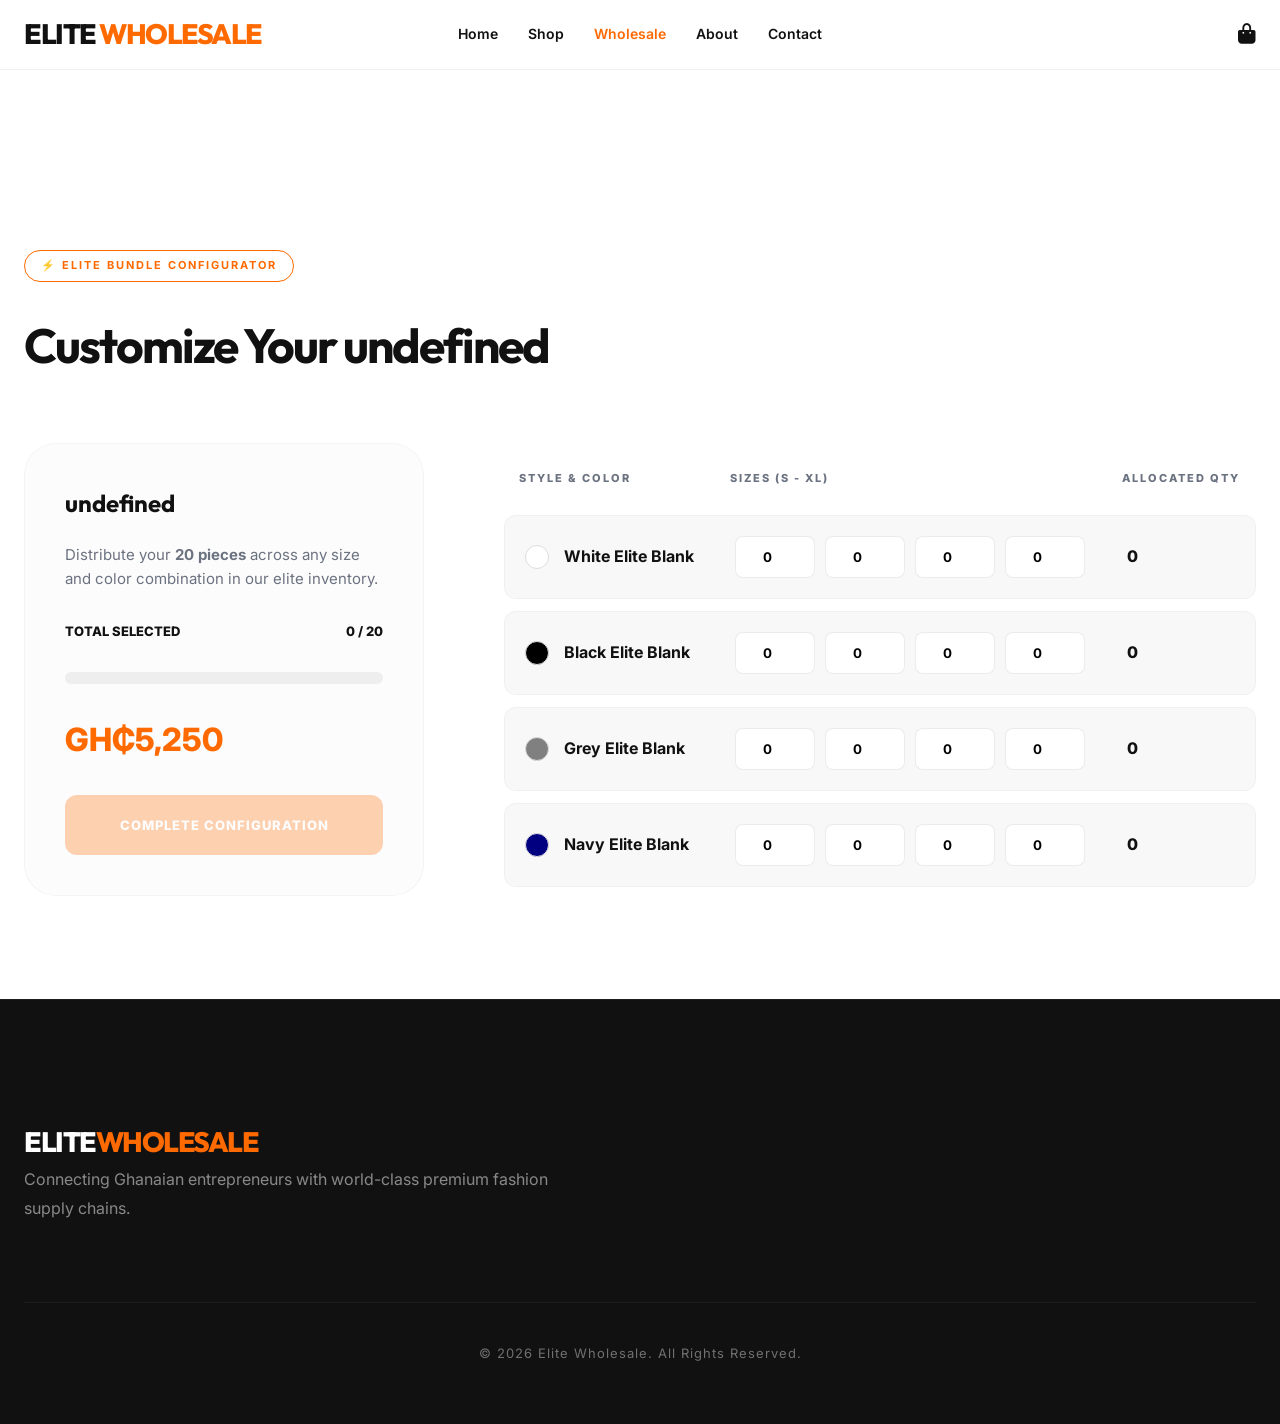
==== wholesale-details.html @ 4423f256 "Elite Wholesale: Elite Configurator Launch - Successfully architected a high-authority inventory all" ====
<!DOCTYPE html>
<html lang="en">
<head>
    <meta charset="UTF-8">
    <meta name="viewport" content="width=device-width, initial-scale=1.0">
    <title>Configure Bundle | Elite Wholesale</title>
    <link rel="stylesheet" href="css/style.css">
    <link rel="stylesheet" href="https://cdnjs.cloudflare.com/ajax/libs/font-awesome/6.4.0/css/all.min.css">
    <script src="js/main.js" defer></script>
    <style>
        .configurator-wrapper {
            padding: 180px 0 100px;
            background: #ffffff;
        }

        .config-grid {
            display: grid;
            grid-template-columns: 400px 1fr;
            gap: 80px;
            align-items: flex-start;
        }

        .bundle-summary-card {
            position: sticky;
            top: 140px;
            background: #fcfcfc;
            padding: 40px;
            border-radius: 32px;
            border: 1px solid rgba(0,0,0,0.03);
            text-align: left;
        }

        .config-table {
            width: 100%;
            border-collapse: separate;
            border-spacing: 0 12px;
            text-align: left;
        }

        .config-table th {
            padding: 15px;
            font-size: 11px;
            font-weight: 800;
            text-transform: uppercase;
            letter-spacing: 2px;
            color: var(--text-muted);
        }

        .config-table td {
            padding: 20px;
            background: #f8f8f8;
            border-top: 1px solid rgba(0,0,0,0.03);
            border-bottom: 1px solid rgba(0,0,0,0.03);
        }

        .config-table td:first-child { border-left: 1px solid rgba(0,0,0,0.03); border-radius: 12px 0 0 12px; }
        .config-table td:last-child { border-right: 1px solid rgba(0,0,0,0.03); border-radius: 0 12px 12px 0; }

        .qty-input {
            width: 80px;
            padding: 12px;
            border-radius: 8px;
            border: 1px solid rgba(0,0,0,0.08);
            background: white;
            text-align: center;
            font-weight: 700;
            font-family: inherit;
        }

        .bundle-progress {
            margin: 30px 0;
            background: #eee;
            height: 12px;
            border-radius: 100px;
            overflow: hidden;
            position: relative;
        }

        .progress-bar {
            background: var(--accent);
            height: 100%;
            width: 0%;
            transition: width 0.6s cubic-bezier(0.16, 1, 0.3, 1);
        }

        .status-pill {
            display: flex;
            justify-content: space-between;
            font-size: 13px;
            font-weight: 800;
            margin-bottom: 10px;
        }

        @media (max-width: 1024px) {
            .config-grid { grid-template-columns: 1fr; }
            .bundle-summary-card { position: static; }
        }
    </style>
</head>
<body style="background: #ffffff;">
    <header>
        <div class="container" style="display: flex; justify-content: space-between; align-items: center; width: 100%;">
            <a href="index.html" class="logo">ELITE <span>WHOLESALE</span></a>
            <nav class="nav-links">
                <a href="index.html">Home</a>
                <a href="shop.html">Shop</a>
                <a href="wholesale.html" class="active">Wholesale</a>
                <a href="about.html">About</a>
                <a href="contact.html">Contact</a>
            </nav>
            <div style="font-size: 20px;">
                <a href="cart.html"><i class="fa-solid fa-shopping-bag"></i></a>
            </div>
        </div>
    </header>

    <div class="configurator-wrapper">
        <div class="container">
            <div id="bundle-config">
                <!-- Content will be injected by JS -->
            </div>
        </div>
    </div>

    <!-- Footer -->
    <footer>
        <div class="container">
            <div class="footer-grid">
                <div class="footer-col">
                    <a href="index.html" class="logo" style="color: white; margin-bottom: 24px;">ELITE<span>WHOLESALE</span></a>
                    <p>Connecting Ghanaian entrepreneurs with world-class premium fashion supply chains.</p>
                </div>
            </div>
            <div class="footer-bottom">
                <p>&copy; 2026 Elite Wholesale. All Rights Reserved.</p>
            </div>
        </div>
    </footer>

    <script src="js/products.js"></script>
    <script src="js/cart.js"></script>
    <script>
        const configContainer = document.getElementById('bundle-config');
        const urlParams = new URLSearchParams(window.location.search);
        const bundleId = urlParams.get('id') || 'bundle-1';
        const bundle = wholesaleBundles.find(b => b.id === bundleId);

        let currentSelections = {};

        function initConfig() {
            if (!bundle) return;
            
            configContainer.innerHTML = `
                <div class="hero-tag" style="margin-bottom: 25px; border-color: var(--accent); color: var(--accent);">
                    ⚡ ELITE BUNDLE CONFIGURATOR
                </div>
                <h1 style="font-size: 48px; letter-spacing: -2px; margin-bottom: 60px;">Customize Your <span>${bundle.title}</span></h1>

                <div class="config-grid">
                    <!-- Left: Summary -->
                    <div class="bundle-summary-card">
                        <h3 style="font-size: 24px; margin-bottom: 20px; color: var(--text-main);">${bundle.title}</h3>
                        <p style="color: var(--text-muted); font-size: 15px; margin-bottom: 30px;">
                            Distribute your <strong>${bundle.count} pieces</strong> across any size and color combination in our elite inventory.
                        </p>

                        <div class="status-pill">
                            <span>TOTAL SELECTED</span>
                            <span id="total-count">0 / ${bundle.count}</span>
                        </div>
                        <div class="bundle-progress">
                            <div class="progress-bar" id="progress-bar"></div>
                        </div>

                        <div style="font-size: 32px; font-weight: 800; color: var(--accent); margin-bottom: 30px;" id="config-price">
                            GH₵${bundle.price.toLocaleString()}
                        </div>

                        <button id="add-bundle-btn" class="btn-tracking" disabled style="width: 100%; opacity: 0.3; cursor: not-allowed; border-radius: 12px; padding: 22px;">
                            COMPLETE CONFIGURATION
                        </button>
                    </div>

                    <!-- Right: Table -->
                    <div class="config-table-wrapper">
                        <table class="config-table">
                            <thead>
                                <tr>
                                    <th>Style & Color</th>
                                    <th>Sizes (S - XL)</th>
                                    <th>Allocated Qty</th>
                                </tr>
                            </thead>
                            <tbody id="config-rows">
                                <!-- Generated Rows -->
                            </tbody>
                        </table>
                    </div>
                </div>
            `;

            renderRows();
        }

        const colors = ['White', 'Black', 'Grey', 'Navy'];
        const sizes = ['S', 'M', 'L', 'XL'];

        function renderRows() {
            const tbody = document.getElementById('config-rows');
            tbody.innerHTML = colors.map(color => `
                <tr>
                    <td>
                        <div style="display: flex; align-items: center; gap: 15px;">
                            <div style="width: 24px; height: 24px; border-radius: 50%; background: ${color.toLowerCase() === 'white' ? '#fff' : color.toLowerCase()}; border: 1px solid #ddd;"></div>
                            <span style="font-weight: 700;">${color} Elite Blank</span>
                        </div>
                    </td>
                    <td>
                        <div style="display: flex; gap: 10px;">
                            ${sizes.map(size => {
                                const key = `${color}-${size}`;
                                return `<input type="number" class="qty-input" placeholder="${size}" min="0" 
                                    onchange="updateAllocation('${key}', this.value)" value="${currentSelections[key] || 0}">`;
                            }).join('')}
                        </div>
                    </td>
                    <td id="row-total-${color}" style="font-weight: 800; color: var(--text-main);">0</td>
                </tr>
            `).join('');
        }

        function updateAllocation(key, val) {
            currentSelections[key] = parseInt(val) || 0;
            
            // Calc totals
            let total = 0;
            colors.forEach(c => {
                let rowTotal = 0;
                sizes.forEach(s => {
                    rowTotal += currentSelections[`${c}-${s}`] || 0;
                });
                document.getElementById(`row-total-${c}`).textContent = rowTotal;
                total += rowTotal;
            });

            const countLabel = document.getElementById('total-count');
            const progressBar = document.getElementById('progress-bar');
            const btn = document.getElementById('add-bundle-btn');

            countLabel.textContent = `${total} / ${bundle.count}`;
            const percent = Math.min((total / bundle.count) * 100, 100);
            progressBar.style.width = `${percent}%`;

            if (total === bundle.count) {
                btn.disabled = false;
                btn.style.opacity = '1';
                btn.style.cursor = 'pointer';
                btn.onclick = handleAddBundle;
            } else {
                btn.disabled = true;
                btn.style.opacity = '0.3';
                btn.style.cursor = 'not-allowed';
            }
        }

        function handleAddBundle() {
            const bundleToCart = {
                id: bundle.id,
                name: `${bundle.title} (Custom Mix)`,
                price: bundle.price,
                image: 'https://images.unsplash.com/photo-1521572163474-6864f9cf17ab?auto=format&fit=crop&q=80&w=800',
                description: `Breakdown: ${Object.entries(currentSelections).filter(([k,v]) => v > 0).map(([k,v]) => `${k} x${v}`).join(', ')}`,
                size: 'Bulk Mix',
                color: 'Customized'
            };
            
            cartManager.addItem(bundleToCart, 1);
            window.location.href = 'cart.html';
        }

        initConfig();
    </script>
</body>
</html>
---- css/style.css ----
@import url('https://fonts.googleapis.com/css2?family=Inter:wght@300;400;500;600;700&family=Outfit:wght@400;500;600;700;800&display=swap');

:root {
    --primary-bg: #FFFFFF;
    --secondary-bg: #F7F7F7;
    --dark-bg: #FFFFFF;
    --text-main: #111111;
    --text-muted: #6B7280;
    --accent: #FF6A00; /* Flash Orange */
    --accent-yellow: #FF6A00; /* Unified Orange */
    --border: rgba(0,0,0,0.06);
    --white: #ffffff;
    --shadow-sm: 0 2px 4px rgba(0,0,0,0.02);
    --shadow-md: 0 12px 24px rgba(0,0,0,0.06);
    --shadow-lg: 0 30px 60px rgba(0,0,0,0.12);
    --transition: all 0.6s cubic-bezier(0.16, 1, 0.3, 1);
    --container-width: 1400px;
    --header-height: 70px;
}

* {
    margin: 0;
    padding: 0;
    box-sizing: border-box;
}

html {
    scroll-behavior: smooth;
}

body {
    font-family: 'Inter', sans-serif;
    background-color: var(--primary-bg);
    color: var(--text-main);
    line-height: 1.6;
    overflow-x: hidden;
}

/* Global Animations */
@keyframes fadeInUp {
    from {
        opacity: 0;
        transform: translateY(30px);
    }
    to {
        opacity: 1;
        transform: translateY(0);
    }
}

.fade-in {
    opacity: 0;
    animation: fadeInUp 1s cubic-bezier(0.16, 1, 0.3, 1) forwards;
}

/* Animations On Scroll */
[data-aos] {
    opacity: 0;
    transform: translateY(30px);
    transition: all 1s cubic-bezier(0.16, 1, 0.3, 1);
}

[data-aos].aos-animate {
    opacity: 1;
    transform: translateY(0);
}

h1, h2, h3, h4, h5, h6 {
    font-family: 'Outfit', sans-serif;
    font-weight: 700;
}

a {
    text-decoration: none;
    color: inherit;
    transition: var(--transition);
}

ul {
    list-style: none;
}

img {
    max-width: 100%;
    display: block;
}

button {
    cursor: pointer;
    border: none;
    outline: none;
    background: none;
    font-family: inherit;
    transition: var(--transition);
}

.container {
    max-width: var(--container-width);
    margin: 0 auto;
    padding: 0 24px;
}

.section-padding {
    padding: 120px 0;
    background: #ffffff;
}

/* Header & Navigation */
/* Top Bar */
.top-nav-bar {
    background: var(--text-main);
    color: white;
    text-align: center;
    padding: 12px 0;
    font-size: 11px;
    font-weight: 800;
    letter-spacing: 2px;
    text-transform: uppercase;
    border-bottom: 1px solid rgba(255,255,255,0.05);
    height: auto;
    display: block;
}

header {
    height: var(--header-height);
    background: #FFFFFF;
    border-bottom: 1px solid var(--border);
    display: flex;
    align-items: center;
    position: relative;
    z-index: 1000;
}

.logo {
    font-family: 'Outfit', sans-serif;
    font-size: 28px;
    font-weight: 800;
    color: var(--text-main);
    letter-spacing: -1.5px;
}

.logo span {
    color: var(--accent);
}

.nav-links {
    display: flex;
    gap: 30px;
    position: absolute;
    left: 50%;
    transform: translateX(-50%);
}

.nav-links a {
    font-size: 14px;
    font-weight: 600;
    color: var(--text-main);
}

.nav-links a:hover {
    color: var(--accent);
}

.nav-links a.active {
    color: var(--accent);
}

/* Hero Section - Luxe Imports Version */
.hero {
    height: calc(100vh - 110px); /* 40px top bar + 70px header */
    background: #ffffff;
    color: var(--text-main);
    display: flex;
    align-items: center;
    padding: 0;
    position: relative;
    overflow: hidden;
}

.hero-grid {
    display: grid;
    grid-template-columns: 1fr 1fr;
    gap: 40px;
    align-items: center;
    height: 100%;
}

.hero-tag {
    display: inline-flex;
    align-items: center;
    padding: 6px 16px;
    border: 1px solid rgba(212, 175, 55, 0.4);
    border-radius: 100px;
    font-size: 11px;
    font-weight: 700;
    text-transform: uppercase;
    letter-spacing: 2px;
    color: var(--accent);
    margin-bottom: 20px;
}

.hero h1 {
    font-family: 'Outfit', sans-serif;
    font-size: clamp(32px, 5vw, 64px);
    font-weight: 800;
    line-height: 1.1;
    margin-bottom: 20px;
    letter-spacing: -2px;
}

.hero h1 span {
    color: var(--accent-yellow);
}

.hero p {
    font-size: 16px;
    line-height: 1.6;
    opacity: 0.8;
    margin-bottom: 30px;
    max-width: 480px;
}

.hero-actions {
    display: flex;
    align-items: center;
    gap: 30px;
}

.explore-link {
    font-weight: 800;
    text-transform: uppercase;
    letter-spacing: 1px;
    display: flex;
    align-items: center;
    gap: 10px;
    color: white; /* Inversed for Orange background */
}

.explore-link:hover {
    color: white;
    opacity: 0.8;
}

.explore-link:hover {
    color: var(--accent);
}

.btn-tracking {
    display: inline-flex;
    align-items: center;
    justify-content: center;
    padding: 14px 36px;
    background: var(--accent); /* Orange #FF6A00 */
    color: white;
    border-radius: 8px;
    font-weight: 800;
    text-transform: uppercase;
    letter-spacing: 1px;
    transition: var(--transition);
    font-size: 13px;
    border: none;
}

.btn-tracking:hover {
    transform: translateY(-5px);
    box-shadow: var(--shadow-md);
    opacity: 0.9;
}

/* Shop Control System - Elite Discovery Ribbon */
.shop-controls {
    padding: 20px 0;
    border-bottom: 1px solid var(--border);
    background: #ffffff;
    position: relative;
    z-index: 900;
}

.controls-inner {
    display: flex;
    justify-content: space-between;
    align-items: center;
    gap: 40px;
}

.filter-tags {
    display: flex;
    gap: 12px;
    overflow-x: auto;
    white-space: nowrap;
    scrollbar-width: none;
    -ms-overflow-style: none;
    padding: 5px 0;
}

.filter-tags::-webkit-scrollbar {
    display: none;
}

.filter-tag {
    padding: 10px 20px;
    background: #f8f8f8;
    border-radius: 100px;
    font-size: 13px;
    font-weight: 700;
    cursor: pointer;
    border: 1px solid transparent;
    transition: var(--transition);
}

.filter-tag.active {
    background: var(--text-main);
    color: white;
}

.filter-tag:hover:not(.active) {
    border-color: var(--accent);
}

.hero-visual {
    position: relative;
    height: 100%;
    display: flex;
    flex-direction: column;
    justify-content: center;
}

.hero-img-frame {
    width: 100%;
    max-height: 65vh;
    border-radius: 30px;
    border: 4px solid rgba(255,255,255,0.1);
    overflow: hidden;
    position: relative;
}

.hero-img-frame img {
    width: 100%;
    height: 100%;
    object-fit: cover;
    display: block;
}

.floating-tag {
    position: absolute;
    background: rgba(255, 255, 255, 0.08); /* Sophisticated glass base */
    backdrop-filter: blur(25px);
    -webkit-backdrop-filter: blur(25px);
    padding: 16px 24px;
    border-radius: 20px;
    border: 1px solid rgba(255, 255, 255, 0.15);
    display: flex;
    flex-direction: column;
    box-shadow: 
        0 4px 6px rgba(0, 0, 0, 0.1),
        0 20px 40px rgba(0, 0, 0, 0.4); /* Deep, luxe shadow */
    transition: var(--transition);
}

.floating-tag:hover {
    transform: translateY(-8px) scale(1.05);
    background: rgba(255, 255, 255, 0.9);
    border-color: var(--accent);
}

.tag-top-left { 
    top: 30px; 
    left: -20px; 
}

.tag-bottom-right { 
    bottom: 40px; 
    right: -20px; 
}

.floating-tag span:first-child {
    font-size: 10px;
    font-weight: 800;
    letter-spacing: 2px;
    text-transform: uppercase;
    color: var(--accent);
    margin-bottom: 6px;
}

.floating-tag span:nth-child(2) {
    font-size: 16px;
    font-weight: 800;
    color: var(--text-main);
    margin-bottom: 4px;
}

.floating-tag span:last-child {
    font-size: 13px;
    font-weight: 700;
    color: var(--accent);
    opacity: 1;
}

.hero-indicators {
    display: flex;
    gap: 30px;
    margin-top: 35px;
    font-size: 12px;
    font-weight: 700;
    opacity: 0.8;
}

.hero-indicators span {
    display: flex;
    align-items: center;
    gap: 8px;
}

/* Grid System */
.grid-2 {
    display: grid;
    grid-template-columns: repeat(2, 1fr);
    gap: 30px;
}

.grid-3 {
    display: grid;
    grid-template-columns: repeat(3, 1fr);
    gap: 30px;
}

.grid-4 {
    display: grid;
    grid-template-columns: repeat(4, 1fr);
    gap: 24px;
}

/* Section Common */
.section-title {
    text-align: center;
    margin-bottom: 80px;
}

.section-title h2 {
    font-size: clamp(32px, 5vw, 56px);
    letter-spacing: -2.5px;
    margin-bottom: 25px;
    font-weight: 800;
    color: var(--text-main); /* Corrected to Deep Black */
}

.section-title p {
    color: var(--text-muted); /* Corrected to Soft Grey */
    max-width: 650px;
    margin: 0 auto;
    font-size: 17px;
    line-height: 1.6;
}

/* Product Card */
.product-card {
    background: #ffffff;
    border: 1px solid rgba(0, 0, 0, 0.05);
    border-radius: 20px;
    padding: 12px;
    transition: var(--transition);
    display: flex;
    flex-direction: column;
}

.product-card:hover {
    transform: translateY(-12px);
    border-color: var(--accent);
    box-shadow: 0 40px 80px rgba(0, 0, 0, 0.08);
}

.product-img {
    position: relative;
    aspect-ratio: 1 / 1.3;
    overflow: hidden;
    background: #f8f9fa;
    border-radius: 18px;
}

.product-img img {
    width: 100%;
    height: 100%;
    object-fit: cover;
    transition: transform 0.6s ease;
}

.product-card:hover .product-img img {
    transform: scale(1.1);
}

.product-info {
    padding: 24px 12px 12px;
}

.product-name {
    font-size: 15px;
    font-weight: 700;
    margin-bottom: 8px;
    color: white;
    letter-spacing: -0.2px;
}

.product-price {
    font-size: 18px;
    font-weight: 800;
    color: var(--accent);
    letter-spacing: -0.5px;
}

.badge {
    position: absolute;
    top: 15px;
    left: 15px;
    padding: 4px 12px;
    background: var(--accent);
    color: white;
    font-size: 11px;
    font-weight: 700;
    border-radius: 4px;
    z-index: 10;
}

/* Why Choose Us Section */
.why-us {
    background: #ffffff;
}

.why-grid {
    display: grid;
    grid-template-columns: repeat(auto-fit, minmax(300px, 1fr));
    gap: 35px;
}

.why-item {
    background: #fcfcfc;
    padding: 65px 45px;
    border-radius: 35px;
    border: 1px solid rgba(0, 0, 0, 0.03);
    transition: var(--transition);
    text-align: center;
}

.why-item:hover {
    background: #ffffff;
    transform: translateY(-12px);
    box-shadow: 0 30px 60px rgba(0, 0, 0, 0.05);
}

.why-item i {
    font-size: 52px;
    background: var(--accent);
    -webkit-background-clip: text;
    background-clip: text;
    -webkit-text-fill-color: transparent;
    margin-bottom: 35px;
    display: block;
}

.why-item h3 {
    margin-bottom: 16px;
    font-size: 24px;
    color: var(--text-main);
}

.why-item p {
    color: var(--text-muted);
    line-height: 1.7;
}

/* Testimonials */
.testimonial-slide p {
    font-size: clamp(24px, 4vw, 36px) !important;
    line-height: 1.2;
    font-weight: 400;
    max-width: 1000px;
    margin: 0 auto 45px !important;
    color: var(--text-main);
    letter-spacing: -1.5px;
}

.testimonial-slide h4 {
    font-size: 14px;
    text-transform: uppercase;
    letter-spacing: 2px;
}

/* Floating WhatsApp */
.whatsapp-float {
    position: fixed;
    bottom: 50px;
    right: 50px;
    width: 70px;
    height: 70px;
    background: #25d366;
    border-radius: 20px; /* Modern square-round */
    display: flex;
    align-items: center;
    justify-content: center;
    color: white;
    font-size: 36px;
    box-shadow: 0 15px 40px rgba(37, 211, 102, 0.4);
    z-index: 1000;
}

.whatsapp-float:hover {
    transform: scale(1.1) rotate(10deg);
}

/* Footer Section - Elite Overhaul */
footer {
    background: #111111;
    color: white;
    padding: 120px 0 60px;
    border-top: 1px solid rgba(255,255,255,0.05);
}

.footer-grid {
    display: grid;
    grid-template-columns: 2fr 1fr 1fr;
    gap: 80px;
    margin-bottom: 80px;
}

.footer-col h4 {
    font-size: 14px;
    font-weight: 800;
    text-transform: uppercase;
    letter-spacing: 2px;
    margin-bottom: 30px;
    color: var(--accent);
}

.footer-col p {
    color: rgba(255,255,255,0.5);
    line-height: 1.8;
}

.footer-col ul li {
    margin-bottom: 18px;
}

.footer-col ul li a {
    color: rgba(255,255,255,0.6);
    font-size: 15px;
    transition: var(--transition);
}

.footer-col ul li a:hover {
    color: var(--accent);
    padding-left: 5px;
}

.social-icons {
    display: flex;
    gap: 15px;
    margin-top: 30px;
}

.social-icons a {
    width: 44px;
    height: 44px;
    background: rgba(255,255,255,0.05);
    border-radius: 50%;
    display: flex;
    align-items: center;
    justify-content: center;
    color: white;
    font-size: 18px;
    transition: var(--transition);
}

.social-icons a:hover {
    background: var(--accent);
    transform: translateY(-5px);
}

.footer-bottom {
    padding-top: 40px;
    border-top: 1px solid rgba(255,255,255,0.05);
    text-align: center;
    font-size: 13px;
    color: rgba(255,255,255,0.4);
    letter-spacing: 1px;
}

/* Add-to-cart Toast */
#toast {
    position: fixed;
    bottom: 30px;
    right: 40px;
    background: var(--dark-bg);
    color: white;
    padding: 16px 32px;
    border-radius: 100px;
    box-shadow: var(--shadow-lg);
    z-index: 2000;
    transform: translateY(150%);
    transition: var(--transition);
}

#toast.show {
    transform: translateY(0);
}

/* Wholesale Bundle Cards - Elite Overhaul */
.bundles-section {
    padding: 100px 0;
    display: flex;
    flex-direction: column;
    justify-content: center;
    background: #fcfcfc;
}

.bundle-card {
    background: #ffffff;
    padding: 30px 24px;
    border-radius: 24px;
    border: 1px solid rgba(0, 0, 0, 0.05);
    transition: var(--transition);
    text-align: center;
    position: relative;
    display: flex;
    flex-direction: column;
    box-shadow: 0 4px 20px rgba(0, 0, 0, 0.02);
}

.bundle-card::before {
    content: '';
    position: absolute;
    top: 0;
    left: 0;
    width: 100%;
    height: 4px;
    background: #f0f0f0;
    border-radius: 24px 24px 0 0;
    transition: var(--transition);
}

.bundle-card.featured {
    border: 1.5px solid var(--accent);
    transform: scale(1.02);
    box-shadow: 0 20px 40px rgba(255, 106, 0, 0.08);
}

.bundle-card.featured::before {
    background: var(--accent);
}

.bundle-card:hover {
    transform: translateY(-15px);
    border-color: rgba(255, 106, 0, 0.2);
    box-shadow: 0 30px 60px rgba(0, 0, 0, 0.05);
}

.bundle-card:hover::before {
    background: var(--accent);
}

.bundle-card h3 {
    font-size: 18px;
    margin-bottom: 8px;
    color: var(--text-main);
    letter-spacing: -0.2px;
    font-weight: 800;
}

.bundle-card .tier-icon {
    font-size: 28px;
    color: var(--accent);
    margin-bottom: 20px;
}

.bundle-card .count {
    font-size: 11px;
    font-weight: 800;
    letter-spacing: 4px;
    text-transform: uppercase;
    color: var(--text-muted);
    margin-bottom: 30px;
}

.bundle-card .price {
    font-size: 36px;
    font-weight: 800;
    color: var(--text-main);
    margin-bottom: 8px;
    letter-spacing: -1.5px;
    line-height: 1;
}

.bundle-card .count {
    font-size: 11px;
    font-weight: 800;
    letter-spacing: 4px;
    text-transform: uppercase;
    color: var(--accent);
    margin-bottom: 30px;
}

.bundle-card .price {
    font-size: 56px;
    font-weight: 800;
    color: var(--text-main);
    margin-bottom: 12px;
    letter-spacing: -3px;
    line-height: 1;
}

.bundle-card p[style*="font-weight: 700"] {
    color: var(--accent) !important;
    font-size: 14px;
    letter-spacing: 0.5px;
}

.bundle-features {
    margin: 40px 0;
    text-align: left;
    list-style: none;
    flex-grow: 1;
}

.bundle-features li {
    margin-bottom: 15px;
    font-size: 14px;
    color: var(--text-muted);
    display: flex;
    align-items: center;
    gap: 12px;
    line-height: 1.4;
}

.bundle-features li i {
    width: 20px;
    height: 20px;
    background: rgba(37, 211, 102, 0.15);
    color: #25d366;
    border-radius: 6px;
    display: flex;
    align-items: center;
    justify-content: center;
    font-size: 10px;
}

/* --- Responsive Design Architecture --- */

/* Tablet Breakpoint (1024px) */
@media (max-width: 1024px) {
    .grid-4 {
        grid-template-columns: repeat(3, 1fr);
    }
    
    .why-grid {
        grid-template-columns: repeat(2, 1fr) !important;
    }
    
    .hero h1 {
        font-size: 48px;
    }
}

/* Mobile Breakpoint (768px) */
@media (max-width: 768px) {
    :root {
        --header-height: 70px; /* Slimmed down for mobile authority */
    }

    .container {
        padding: 0 20px;
    }

    header {
        height: auto !important;
        padding: 15px 0 0;
        position: relative !important;
    }

    header .container {
        flex-direction: row; /* Keep logo and cart in one line for slimness */
        justify-content: space-between;
        align-items: center;
        gap: 0;
        position: relative;
    }

    .menu-toggle {
        display: block !important;
        font-size: 20px;
        color: var(--text-main);
        cursor: pointer;
        padding-right: 15px;
    }

    .logo {
        font-size: 18px; /* Smaller for slim header */
        flex-grow: 1;
        text-align: left;
    }

    header .nav-links {
        display: none !important; /* Switch to Pan Menu */
    }

    /* Pan Menu Overlay */
    .mobile-pan-menu {
        position: fixed;
        top: 0;
        left: -100%;
        width: 80%;
        max-width: 320px;
        height: 100vh;
        background: #ffffff;
        z-index: 2000;
        padding: 60px 40px;
        transition: var(--transition);
        box-shadow: 20px 0 60px rgba(0,0,0,0.1);
        display: flex;
        flex-direction: column;
        gap: 30px;
        text-align: left;
    }

    .mobile-pan-menu.active {
        left: 0;
    }

    .mobile-pan-menu .close-menu {
        position: absolute;
        top: 30px;
        right: 30px;
        font-size: 24px;
        cursor: pointer;
    }

    .mobile-link {
        font-family: 'Outfit', sans-serif;
        font-size: 28px;
        font-weight: 800;
        color: var(--text-main);
        text-transform: uppercase;
        letter-spacing: -1.5px;
        transition: var(--transition);
    }

    .mobile-link:hover, .mobile-link.active {
        color: var(--accent);
    }

    .pan-overlay {
        position: fixed;
        top: 0;
        left: 0;
        width: 100vw;
        height: 100vh;
        background: rgba(0,0,0,0.4);
        backdrop-filter: blur(5px);
        -webkit-backdrop-filter: blur(5px);
        z-index: 1999;
        display: none;
    }

    .pan-overlay.active {
        display: block;
    }

    .shop-controls {
        position: relative;
        padding: 10px 0;
        z-index: 999;
    }

    .controls-inner {
        flex-direction: column;
        gap: 10px;
    }

    .filter-tags {
        width: 100vw;
        margin-left: -20px;
        padding: 0 20px 5px;
    }

    .nav-links {
        position: static;
        transform: none;
        flex-wrap: wrap;
        justify-content: center;
        gap: 15px 20px;
    }

    .hero {
        height: auto;
        padding: 60px 0;
    }

    .hero-grid {
        grid-template-columns: 1fr;
        text-align: center;
        gap: 50px;
    }

    .hero-content {
        order: 1;
        display: flex;
        flex-direction: column;
        align-items: center;
    }

    .hero-actions {
        flex-direction: column;
        width: 100%;
        gap: 15px;
    }

    .btn-tracking {
        width: 100%;
    }

    .hero-visual {
        order: 2;
    }

    .hero-indicators {
        justify-content: center;
        flex-wrap: wrap;
    }

    .grid-4, .grid-3, .grid-2 {
        grid-template-columns: 1fr;
    }

    .why-grid {
        grid-template-columns: 1fr !important;
    }

    .section-title h2 {
        font-size: 32px;
    }

    .footer-grid {
        grid-template-columns: 1fr;
        text-align: center;
    }

    .footer-col {
        border-left: none !important;
        padding-left: 0 !important;
    }

    .social-icons {
        justify-content: center;
    }
    
    .floating-tag {
        position: static;
        margin-top: 20px;
        width: 100%;
    }
}

/* Small Mobile Breakpoint (480px) */
@media (max-width: 480px) {
    .section-padding {
        padding: 60px 0;
    }

    .hero h1 {
        font-size: 32px;
    }

    .price {
        font-size: 32px !important;
    }
    
    .whatsapp-float {
        bottom: 20px;
        right: 20px;
        width: 60px;
        height: 60px;
        font-size: 28px;
    }
}
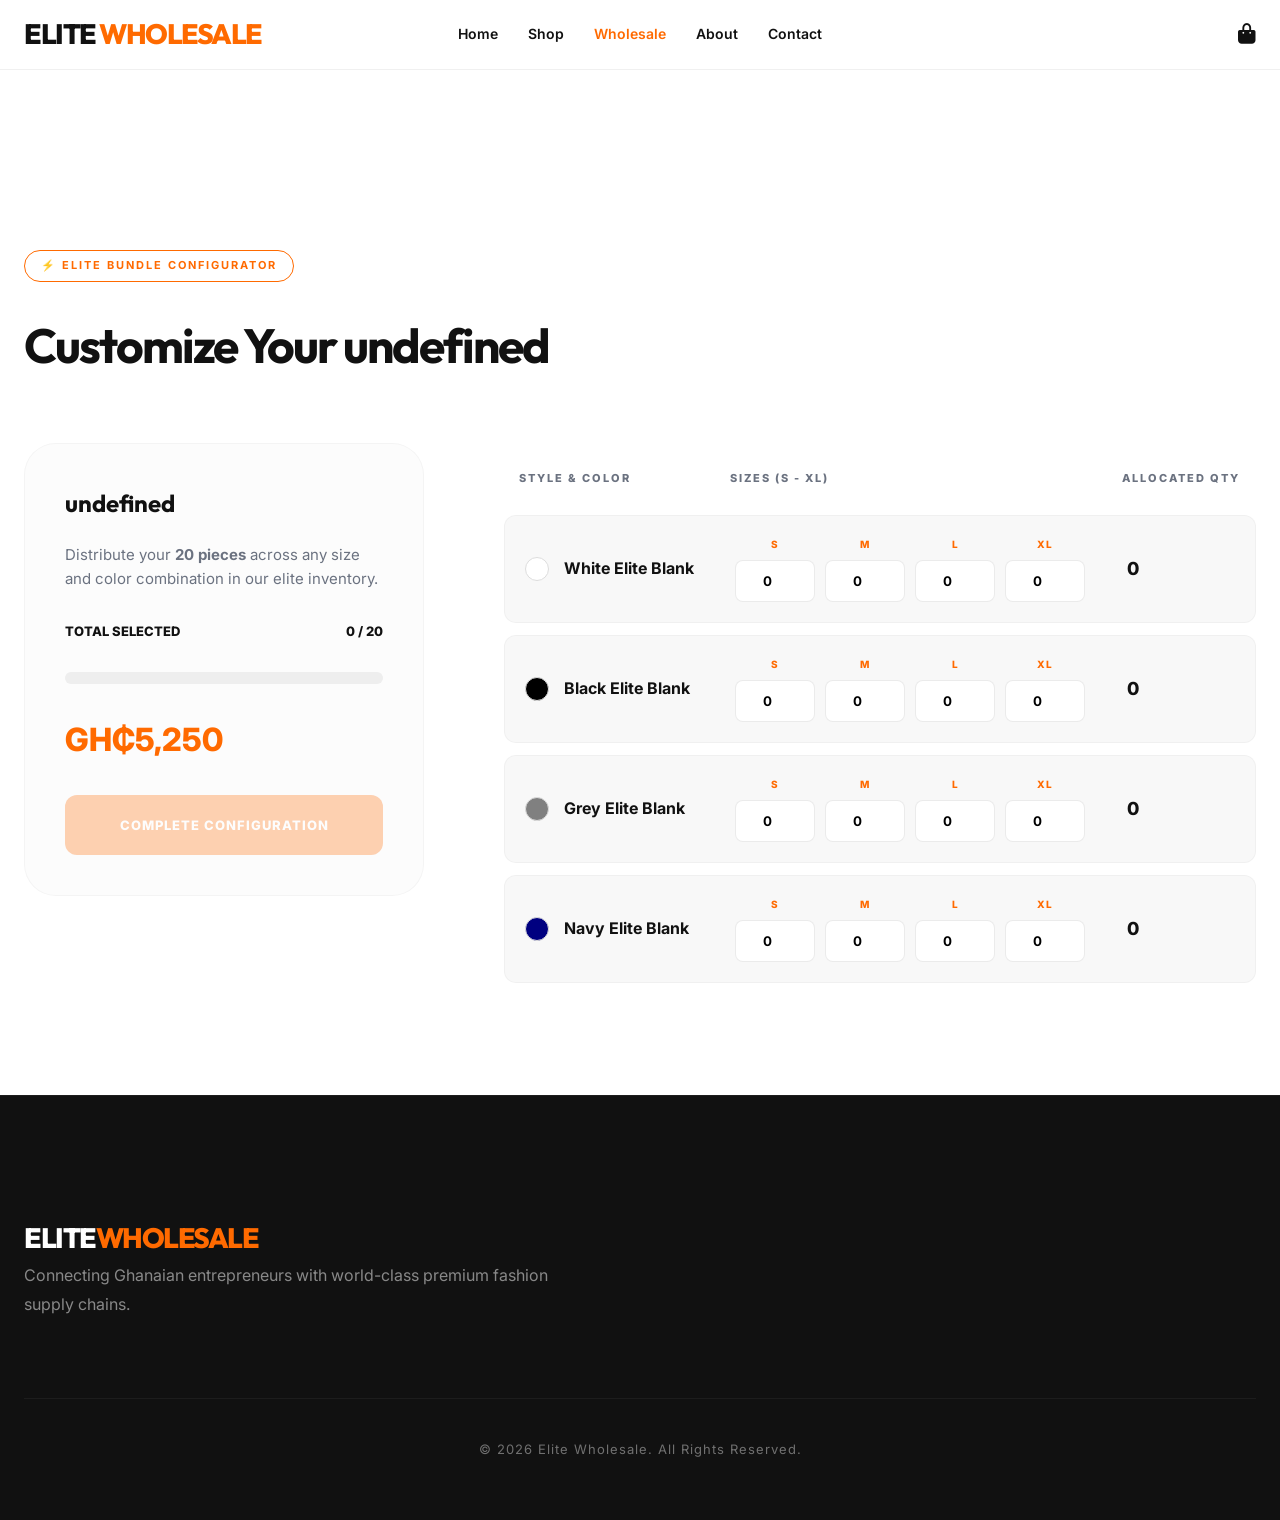
==== commit 1d497e9a: "Elite Configurator: Labeled Slot UX Launch - Successfully architected a high-authority inventory all" ====
--- a/wholesale-details.html
+++ b/wholesale-details.html
@@ -216,15 +216,20 @@
                         </div>
                     </td>
                     <td>
-                        <div style="display: flex; gap: 10px;">
+                        <div style="display: flex; gap: 10px; align-items: flex-end;">
                             ${sizes.map(size => {
                                 const key = `${color}-${size}`;
-                                return `<input type="number" class="qty-input" placeholder="${size}" min="0" 
-                                    onchange="updateAllocation('${key}', this.value)" value="${currentSelections[key] || 0}">`;
+                                return `
+                                    <div style="display: flex; flex-direction: column; align-items: center; gap: 8px;">
+                                        <span style="font-size: 10px; font-weight: 800; color: var(--accent); letter-spacing: 1px;">${size}</span>
+                                        <input type="number" class="qty-input" min="0" 
+                                            onchange="updateAllocation('${key}', this.value)" value="${currentSelections[key] || 0}">
+                                    </div>
+                                `;
                             }).join('')}
                         </div>
                     </td>
-                    <td id="row-total-${color}" style="font-weight: 800; color: var(--text-main);">0</td>
+                    <td id="row-total-${color}" style="font-weight: 800; color: var(--text-main); font-size: 18px;">0</td>
                 </tr>
             `).join('');
         }
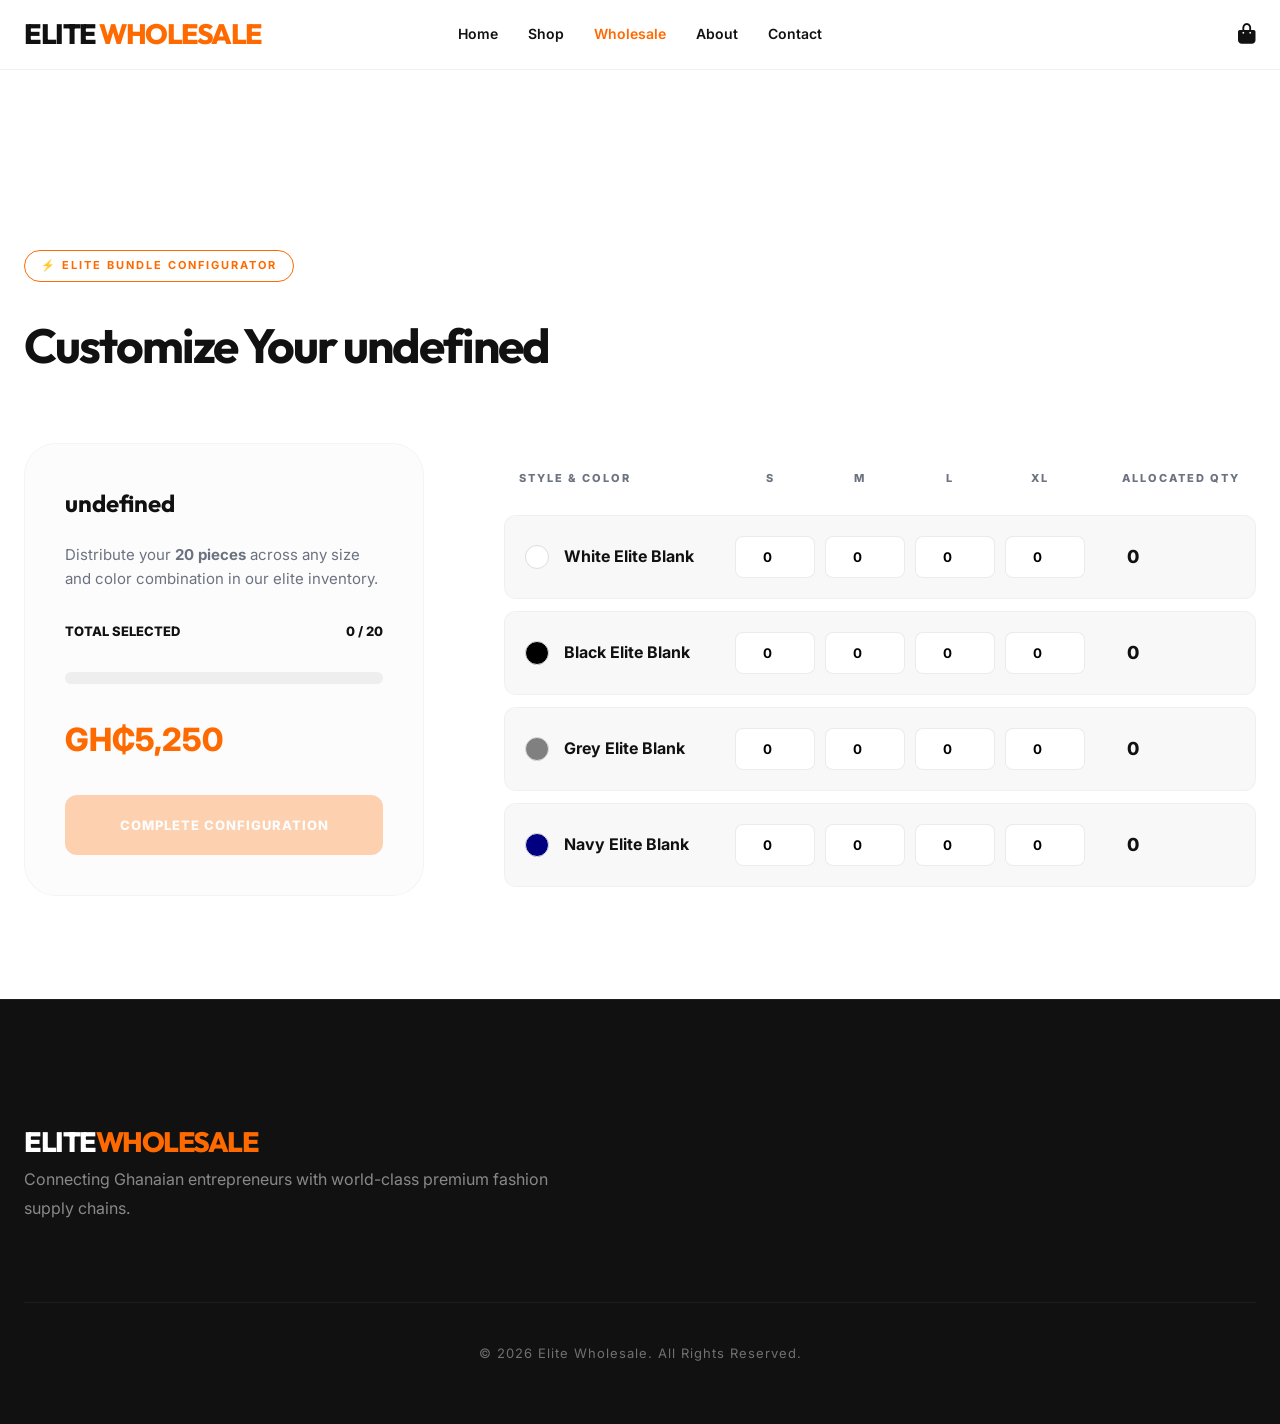
==== commit 4b8daaf0: "Elite Configurator: Unified Header Launch - Successfully architected a high-authority allocation mat" ====
--- a/wholesale-details.html
+++ b/wholesale-details.html
@@ -187,7 +187,14 @@
                             <thead>
                                 <tr>
                                     <th>Style & Color</th>
-                                    <th>Sizes (S - XL)</th>
+                                    <th>
+                                        <div style="display: flex; gap: 10px; padding-left: 0;">
+                                            <span style="width: 80px; text-align: center;">S</span>
+                                            <span style="width: 80px; text-align: center;">M</span>
+                                            <span style="width: 80px; text-align: center;">L</span>
+                                            <span style="width: 80px; text-align: center;">XL</span>
+                                        </div>
+                                    </th>
                                     <th>Allocated Qty</th>
                                 </tr>
                             </thead>
@@ -216,16 +223,11 @@
                         </div>
                     </td>
                     <td>
-                        <div style="display: flex; gap: 10px; align-items: flex-end;">
+                        <div style="display: flex; gap: 10px;">
                             ${sizes.map(size => {
                                 const key = `${color}-${size}`;
-                                return `
-                                    <div style="display: flex; flex-direction: column; align-items: center; gap: 8px;">
-                                        <span style="font-size: 10px; font-weight: 800; color: var(--accent); letter-spacing: 1px;">${size}</span>
-                                        <input type="number" class="qty-input" min="0" 
-                                            onchange="updateAllocation('${key}', this.value)" value="${currentSelections[key] || 0}">
-                                    </div>
-                                `;
+                                return `<input type="number" class="qty-input" min="0" 
+                                    onchange="updateAllocation('${key}', this.value)" value="${currentSelections[key] || 0}">`;
                             }).join('')}
                         </div>
                     </td>
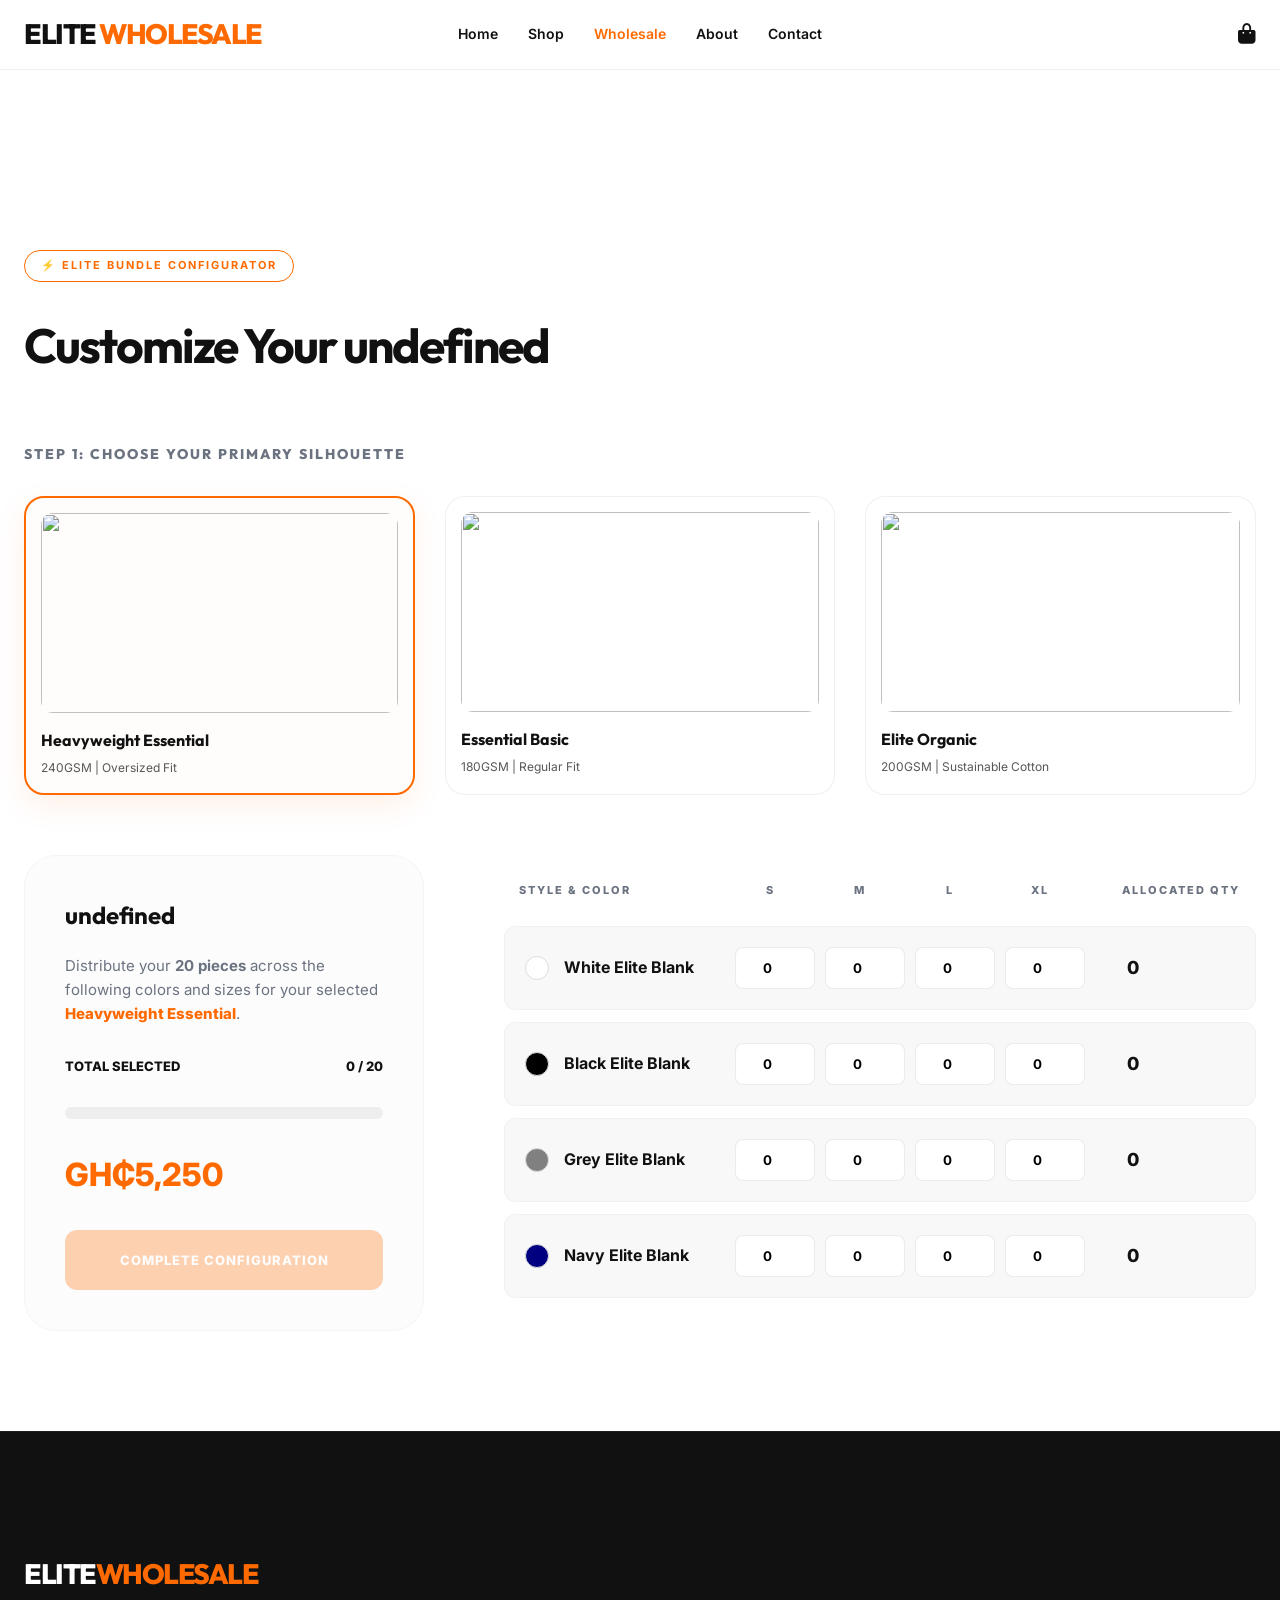
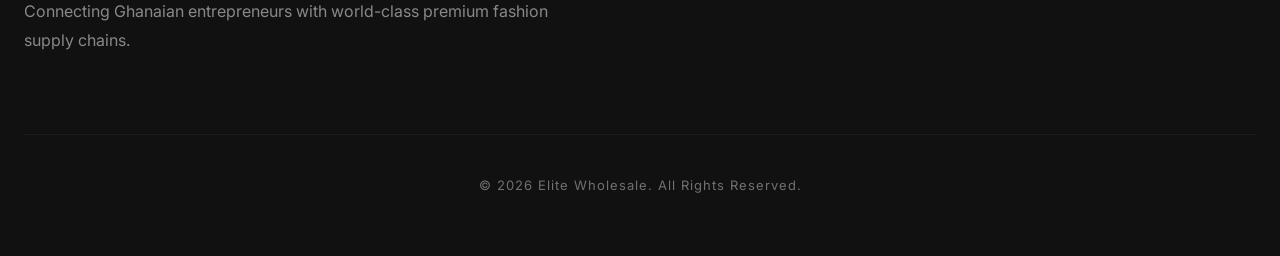
==== commit 0e5b11dd: "Elite Configurator: Silhouette Discovery Launch - Successfully architected a two-step 'Style & Alloc" ====
--- a/wholesale-details.html
+++ b/wholesale-details.html
@@ -65,6 +65,28 @@
             text-align: center;
             font-weight: 700;
             font-family: inherit;
+        }
+
+        .style-card {
+            border: 1px solid var(--border);
+            border-radius: 20px;
+            padding: 15px;
+            cursor: pointer;
+            transition: var(--transition);
+            background: #ffffff;
+            text-align: left;
+        }
+
+        .style-card:hover {
+            transform: translateY(-5px);
+            box-shadow: var(--shadow-md);
+            border-color: var(--accent);
+        }
+
+        .style-card.active {
+            border: 2px solid var(--accent);
+            box-shadow: 0 10px 30px rgba(255, 106, 0, 0.1);
+            background: #fffdfb;
         }
 
         .bundle-progress {
@@ -146,6 +168,14 @@
         const bundle = wholesaleBundles.find(b => b.id === bundleId);
 
         let currentSelections = {};
+        let selectedStyle = 'Heavyweight Essential';
+
+        function selectStyle(style, el) {
+            selectedStyle = style;
+            document.querySelectorAll('.style-card').forEach(c => c.classList.remove('active'));
+            el.classList.add('active');
+            document.getElementById('selected-style-label').textContent = style;
+        }
 
         function initConfig() {
             if (!bundle) return;
@@ -156,12 +186,35 @@
                 </div>
                 <h1 style="font-size: 48px; letter-spacing: -2px; margin-bottom: 60px;">Customize Your <span>${bundle.title}</span></h1>
 
+                <!-- Step 1: Select Style -->
+                <div style="margin-bottom: 60px;">
+                    <h3 style="font-size: 14px; font-weight: 800; text-transform: uppercase; letter-spacing: 2px; margin-bottom: 30px; color: var(--text-muted);">Step 1: Choose Your Primary Silhouette</h3>
+                    <div style="display: grid; grid-template-columns: repeat(auto-fit, minmax(200px, 1fr)); gap: 30px;">
+                        <div class="style-card active" onclick="selectStyle('Heavyweight Essential', this)">
+                            <img src="https://images.unsplash.com/photo-1576566588028-4147f3842f27?auto=format&fit=crop&q=80&w=600" style="width: 100%; height: 200px; object-fit: cover; border-radius: 12px; margin-bottom: 15px;">
+                            <h4 style="font-size: 16px; margin-bottom: 5px;">Heavyweight Essential</h4>
+                            <p style="font-size: 12px; opacity: 0.7;">240GSM | Oversized Fit</p>
+                        </div>
+                        <div class="style-card" onclick="selectStyle('Essential Basic', this)">
+                            <img src="https://images.unsplash.com/photo-1521572163474-6864f9cf17ab?auto=format&fit=crop&q=80&w=600" style="width: 100%; height: 200px; object-fit: cover; border-radius: 12px; margin-bottom: 15px;">
+                            <h4 style="font-size: 16px; margin-bottom: 5px;">Essential Basic</h4>
+                            <p style="font-size: 12px; opacity: 0.7;">180GSM | Regular Fit</p>
+                        </div>
+                        <div class="style-card" onclick="selectStyle('Elite Organic', this)">
+                            <img src="https://images.unsplash.com/photo-1562157873-818bc0726f68?auto=format&fit=crop&q=80&w=600" style="width: 100%; height: 200px; object-fit: cover; border-radius: 12px; margin-bottom: 15px;">
+                            <h4 style="font-size: 16px; margin-bottom: 5px;">Elite Organic</h4>
+                            <p style="font-size: 12px; opacity: 0.7;">200GSM | Sustainable Cotton</p>
+                        </div>
+                    </div>
+                </div>
+
+                <!-- Step 2: Allocation -->
                 <div class="config-grid">
                     <!-- Left: Summary -->
                     <div class="bundle-summary-card">
                         <h3 style="font-size: 24px; margin-bottom: 20px; color: var(--text-main);">${bundle.title}</h3>
                         <p style="color: var(--text-muted); font-size: 15px; margin-bottom: 30px;">
-                            Distribute your <strong>${bundle.count} pieces</strong> across any size and color combination in our elite inventory.
+                            Distribute your <strong>${bundle.count} pieces</strong> across the following colors and sizes for your selected <span id="selected-style-label" style="color: var(--accent); font-weight: 800;">Heavyweight Essential</span>.
                         </p>
 
                         <div class="status-pill">
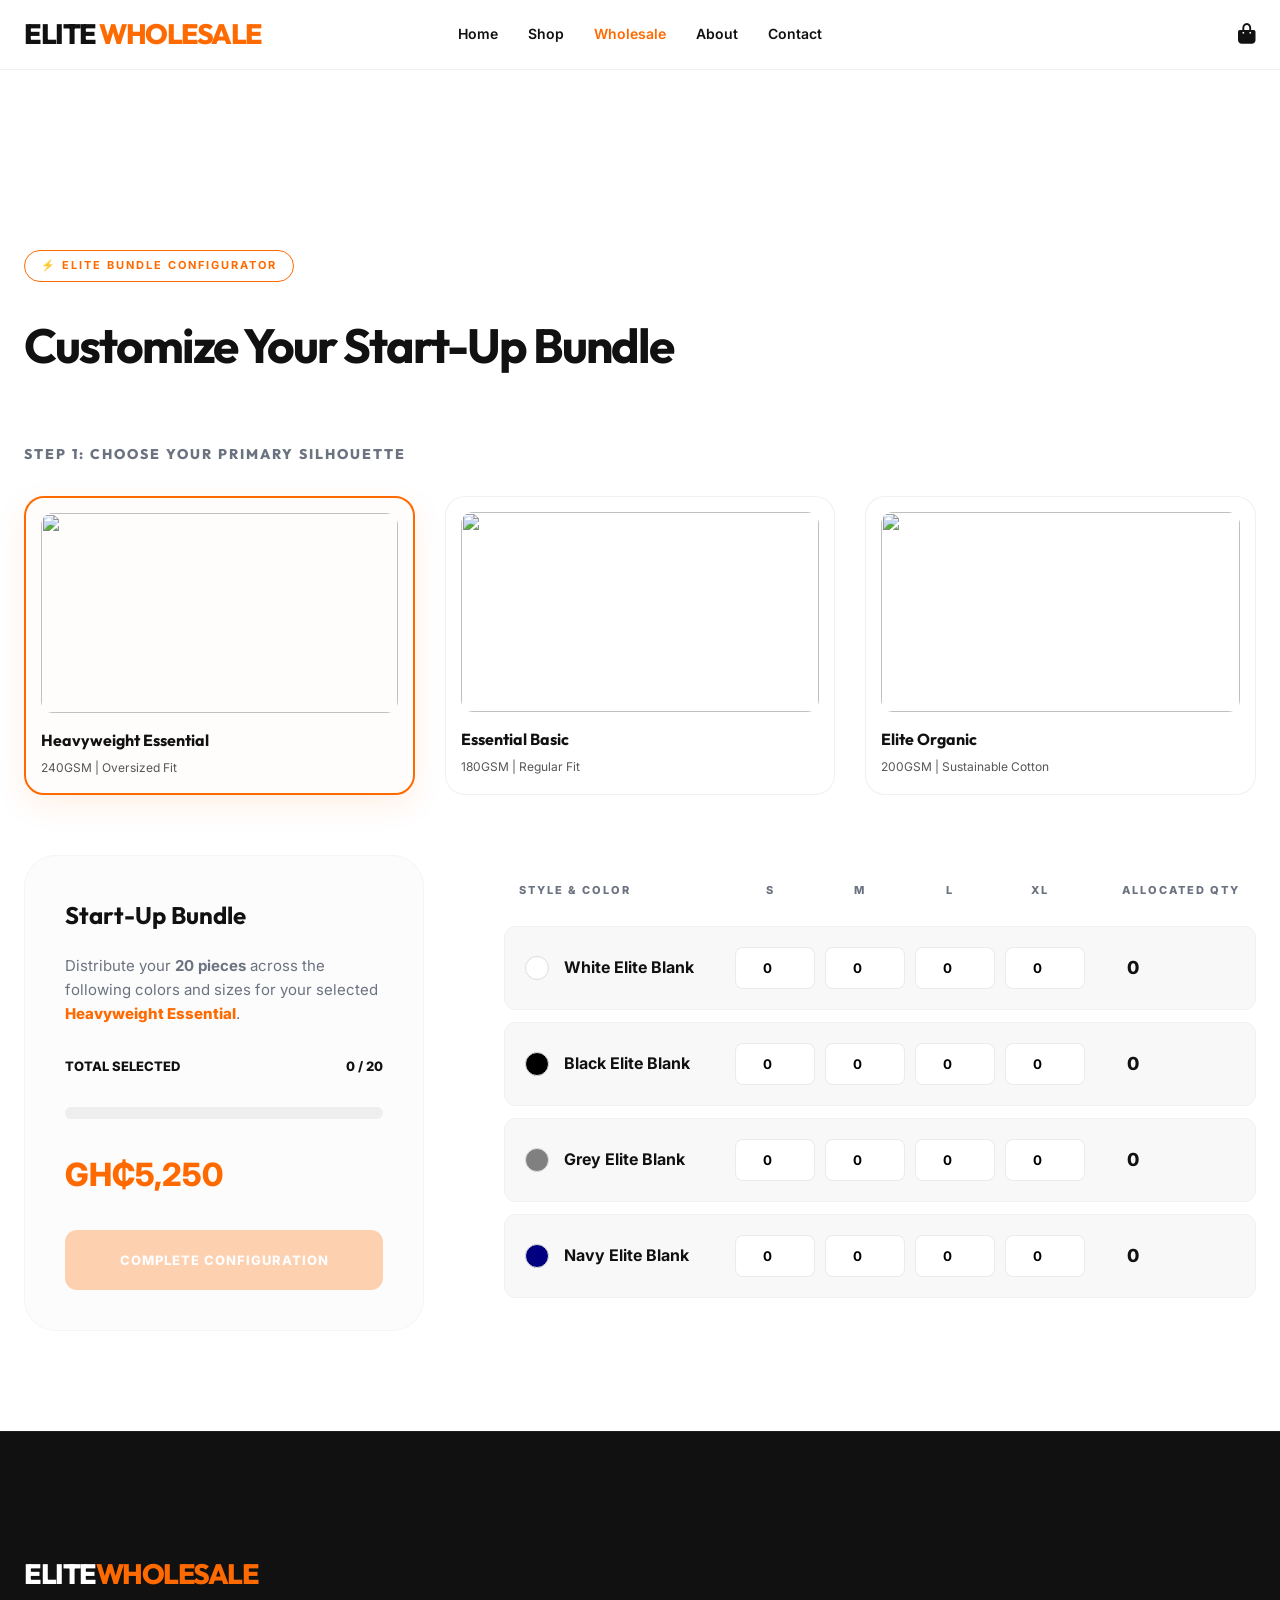
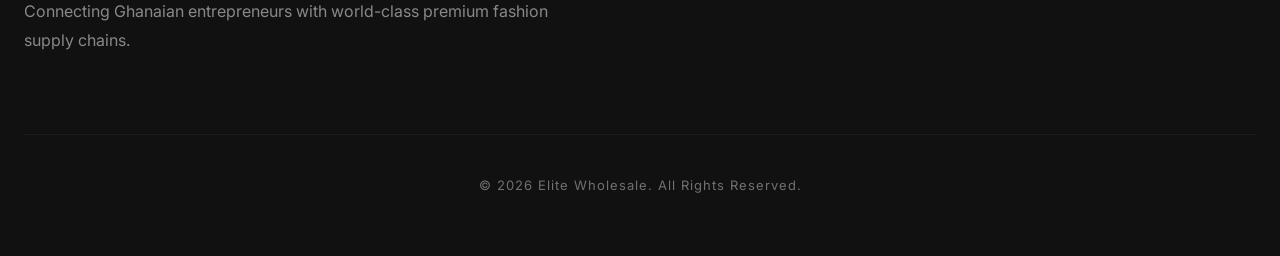
==== commit 472ce238: "Elite Configurator: Mobile Overlap & Label Fix Launch - Successfully architected a non-overlapping f" ====
--- a/wholesale-details.html
+++ b/wholesale-details.html
@@ -113,9 +113,59 @@
             margin-bottom: 10px;
         }
 
-        @media (max-width: 1024px) {
-            .config-grid { grid-template-columns: 1fr; }
-            .bundle-summary-card { position: static; }
+        /* Mobile Responsive Allocation Grid */
+        @media (max-width: 768px) {
+            .config-grid { 
+                display: flex;
+                flex-direction: column;
+                gap: 40px; 
+            }
+            
+            .bundle-summary-card {
+                position: relative !important;
+                top: 0 !important;
+                order: 2; /* Put summary at the bottom on mobile */
+                width: 100%;
+                margin-top: 40px;
+            }
+
+            .config-table-wrapper {
+                order: 1;
+            }
+            
+            .configurator-wrapper { padding: 120px 0 60px; }
+            
+            .config-table, .config-table thead, .config-table tbody, .config-table th, .config-table td, .config-table tr { 
+                display: block; 
+                width: 100%;
+            }
+
+            .config-table thead { display: none; } /* Hide traditional headers */
+            
+            .config-table td {
+                padding: 20px;
+                background: #fcfcfc;
+                border-bottom: 1px solid rgba(0,0,0,0.03);
+                border-radius: 0 !important;
+            }
+
+            .config-table tr {
+                background: #f8f8f8;
+                border-radius: 20px;
+                margin-bottom: 40px; /* More space between cards */
+                overflow: hidden;
+                border: 1px solid rgba(0,0,0,0.05);
+            }
+
+            .qty-input {
+                width: 65px; /* Better touch target */
+                padding: 12px;
+            }
+
+            .style-card {
+                padding: 10px;
+            }
+            .style-card img { height: 150px; }
         }
     </style>
 </head>
@@ -184,7 +234,7 @@
                 <div class="hero-tag" style="margin-bottom: 25px; border-color: var(--accent); color: var(--accent);">
                     ⚡ ELITE BUNDLE CONFIGURATOR
                 </div>
-                <h1 style="font-size: 48px; letter-spacing: -2px; margin-bottom: 60px;">Customize Your <span>${bundle.title}</span></h1>
+                <h1 style="font-size: 48px; letter-spacing: -2px; margin-bottom: 60px;">Customize Your <span>${bundle.name}</span></h1>
 
                 <!-- Step 1: Select Style -->
                 <div style="margin-bottom: 60px;">
@@ -212,7 +262,7 @@
                 <div class="config-grid">
                     <!-- Left: Summary -->
                     <div class="bundle-summary-card">
-                        <h3 style="font-size: 24px; margin-bottom: 20px; color: var(--text-main);">${bundle.title}</h3>
+                        <h3 style="font-size: 24px; margin-bottom: 20px; color: var(--text-main);">${bundle.name}</h3>
                         <p style="color: var(--text-muted); font-size: 15px; margin-bottom: 30px;">
                             Distribute your <strong>${bundle.count} pieces</strong> across the following colors and sizes for your selected <span id="selected-style-label" style="color: var(--accent); font-weight: 800;">Heavyweight Essential</span>.
                         </p>
@@ -326,7 +376,7 @@
         function handleAddBundle() {
             const bundleToCart = {
                 id: bundle.id,
-                name: `${bundle.title} (Custom Mix)`,
+                name: `${bundle.name} (Custom Mix)`,
                 price: bundle.price,
                 image: 'https://images.unsplash.com/photo-1521572163474-6864f9cf17ab?auto=format&fit=crop&q=80&w=800',
                 description: `Breakdown: ${Object.entries(currentSelections).filter(([k,v]) => v > 0).map(([k,v]) => `${k} x${v}`).join(', ')}`,
